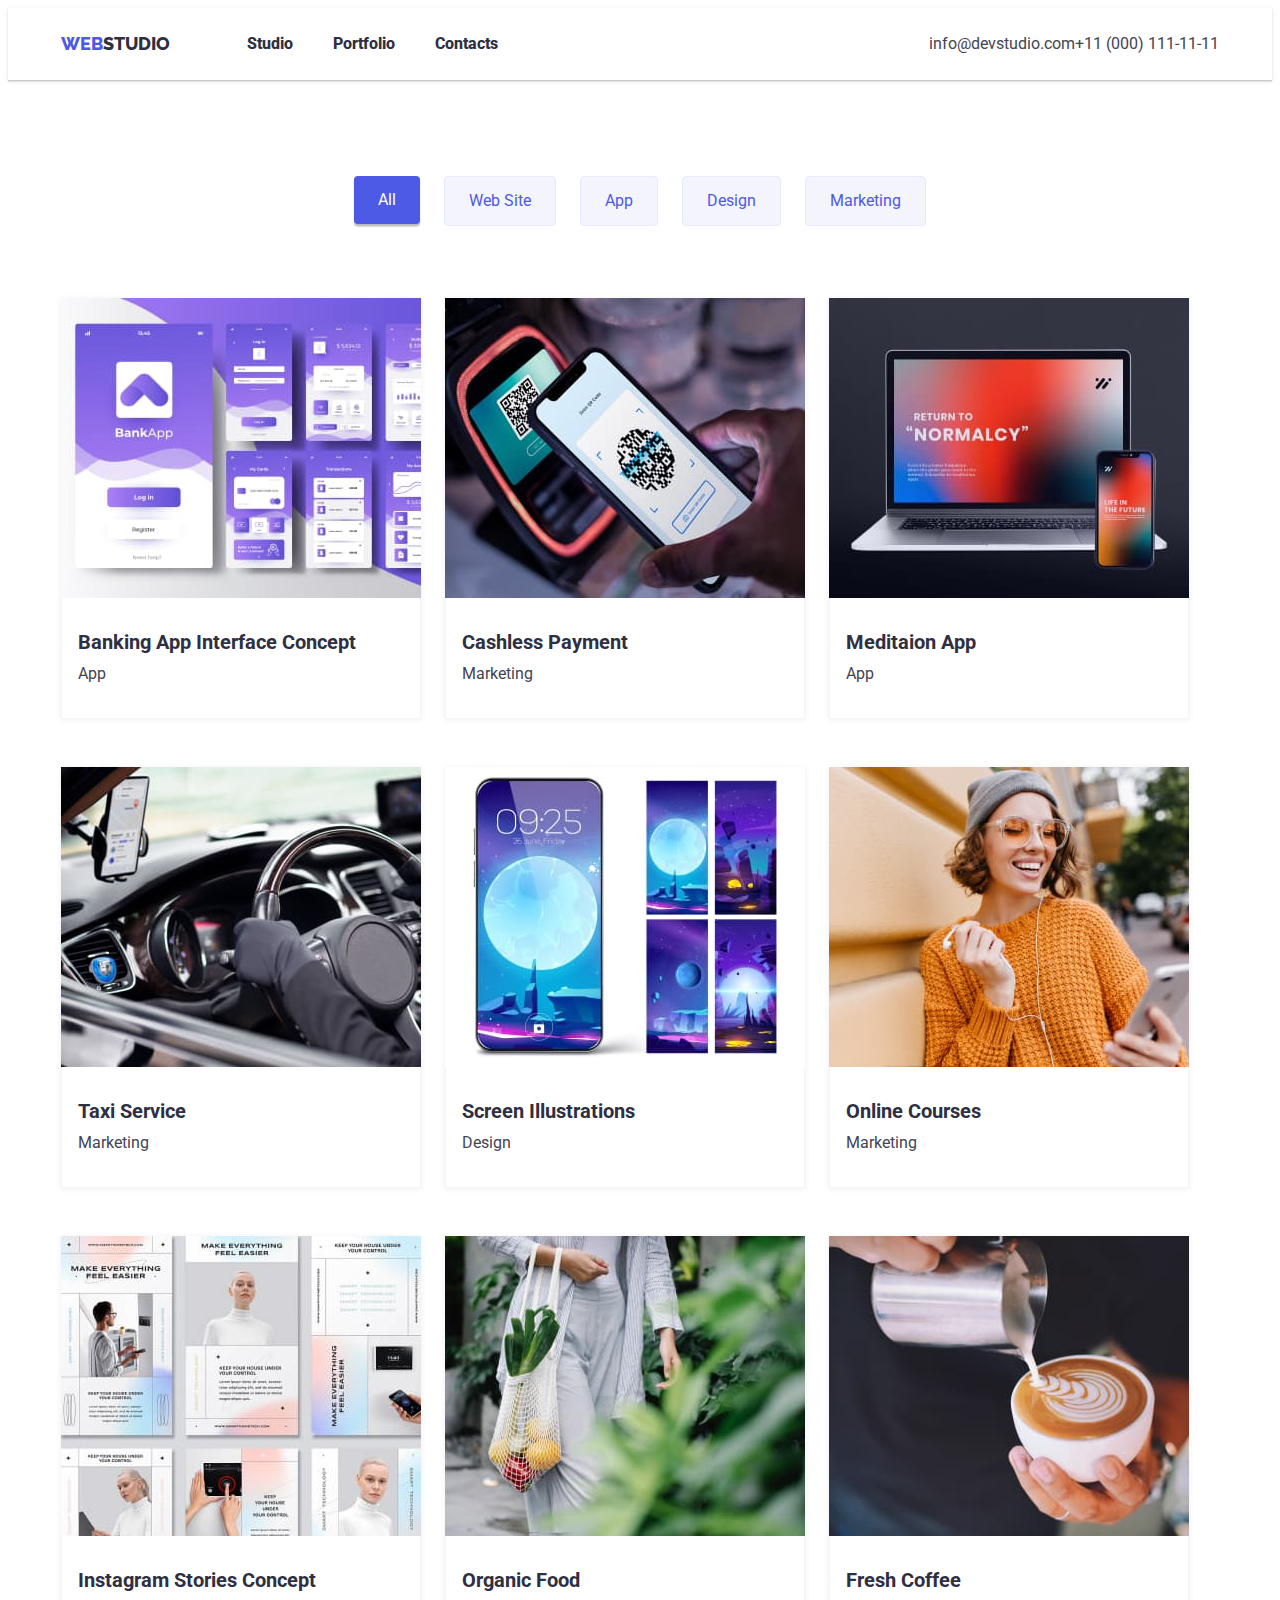
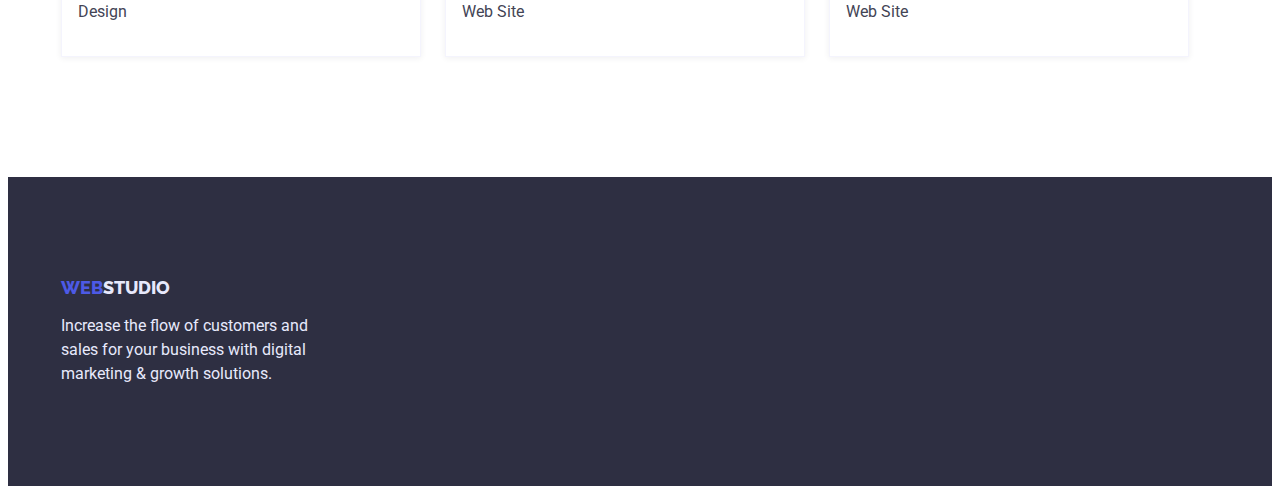
==== portfolio.html @ 04dde25d "clone repoz" ====
<!DOCTYPE html>
<html lang="en">
  <head>
    <meta charset="UTF-8" />
    <meta http-equiv="X-UA-Compatible" content="IE=edge" />
    <meta name="viewport" content="width=device-width, initial-scale=1.0" />
    <title>Portfolio</title>

    <link rel="preconnect" href="https://fonts.googleapis.com" />
    <link rel="preconnect" href="https://fonts.gstatic.com" crossorigin />
    <link
      href="https://fonts.googleapis.com/css2?family=Raleway:wght@700;800&family=Roboto:wght@400;500;700;900&display=swap"
      rel="stylesheet"
    />
    <link
      rel="stylesheet"
      href="https://cdnjs.cloudflare.com/ajax/libs/modern-normalize/1.1.0/modern-normalize.min.css"
      integrity="sha512-wpPYUAdjBVSE4KJnH1VR1HeZfpl1ub8YT/NKx4PuQ5NmX2tKuGu6U/JRp5y+Y8XG2tV+wKQpNHVUX03MfMFn9Q=="
      crossorigin="anonymous"
      referrerpolicy="no-referrer"
    />
    <link rel="stylesheet" href="./сss/reset.css" />
    <link rel="stylesheet" href="./сss/styles.css" />
  </head>
  <body>
    <!--===========================HEADER========================-->
    <header class="header">
      <div class="container header-container">
        <nav class="header-nav">
          <a href="./index.html" class="header-logo"
            ><span class="blue-color">web</span><span class="grey-color">studio</span></a
          >
          <!--===========NAVIGATION HEADER=========-->
          <ul class="list header-list">
            <li>
              <a href="./index.html" class="list-nav header-list-item">Studio</a>
            </li>

            <li>
              <a href="./portfolio.html" class="list-nav header-list-item">Portfolio</a>
            </li>

            <li>
              <a href="" class="list-nav header-list-item">Contacts</a>
            </li>
          </ul>
        </nav>

        <!--================MAILTO============-->
        <ul class="list list-mailto">
          <li>
            <a href="mailto:info@devstudio.com" class="mailto">info@devstudio.com</a>
          </li>

          <li>
            <a href="tel:+110001111111" class="phone">+11 (000) 111-11-11</a>
          </li>
        </ul>
      </div>
    </header>
    <main>
      <!--============================NAVIGATION PAGE=================-->
      <section class="porfolio">
        <div class="container"> 
        <h1 class="visually-hidden">Our works</h1>
        <ul class="btn-list">
          <li>
            <button type="button" class="button-primary">All</button>
          </li>
          <li>
            <button type="button" class="menu-link">Web Site</button>
          </li>
          <li>
            <button type="button" class="menu-link">App</button>
          </li>
          <li>
            <button type="button" class="menu-link">Design</button>
          </li>
          <li>
            <button type="button" class="menu-link">Marketing</button>
          </li>
        </ul>
        
        <!--=====================1=======================-->
        
        <ul class="portfolio-list">
          <li class="porfolio-list-item">
            <img src="./images/portfolio/interfase.jpg" alt="Interfase" width="360" height="300" />
            <div class="portfolio-item-wrap">
            <h2 class="word-heading">Banking App Interface Concept</h2>
            <p class="word-img">App</p>
          </div>
          </li>
          <!--=====================2=======================-->
          <li class="porfolio-list-item">
            <img src="./images/portfolio/payment.jpg" alt="Payment" width="360" height="300" />
            <div class="portfolio-item-wrap">

            <h2 class="word-heading">Cashless Payment</h2>
            <p class="word-img">Marketing</p></div>
          </li>
          <!--=====================3=======================-->
          <li class="porfolio-list-item">
            <img
              src="./images/portfolio/meditation.jpg"
              alt="Meditation"
              width="360"
              height="300"
            /><div class="portfolio-item-wrap">
            <h2 class="word-heading">Meditaion App</h2>
            <p class="word-img">App</p></div>
          </li>
          <!--=====================4=======================-->
          <li class="porfolio-list-item">
            <img src="./images/portfolio/taxi.jpg" alt="Taxi" width="360" height="300" />
            <div class="portfolio-item-wrap">
            <h2 class="word-heading">Taxi Service</h2>
            <p class="word-img">Marketing</p></div>
          </li>
          <!--=====================5=======================-->
          <li class="porfolio-list-item">
            <img src="./images/portfolio/illustrations.jpg" alt="" width="360" height="300" />
            <div class="portfolio-item-wrap">
            <h2 class="word-heading">Screen Illustrations</h2>
            <p class="word-img">Design</p></div>
          </li>
          <!--=====================6=======================-->
          <li class="porfolio-list-item">
            <img src="./images/portfolio/courses.jpg" alt="Courses" width="360" height="300" />
            <div class="portfolio-item-wrap">
            <h2 class="word-heading">Online Courses</h2>
            <p class="word-img">Marketing</p></div>
          </li>
          <!--=====================7=======================-->
          <li class="porfolio-list-item">
            <img src="./images/portfolio/instagram.jpg" alt="" width="360" height="300" />
            <div class="portfolio-item-wrap">
            <h2 class="word-heading">Instagram Stories Concept</h2>
            <p class="word-img">Design</p></div>
          </li>
          <!--=====================8=======================-->
          <li class="porfolio-list-item">
            <img src="./images/portfolio/food.jpg" alt="" width="360" height="300" />
            <div class="portfolio-item-wrap">
            <h2 class="word-heading">Organic Food</h2>
            <p class="word-img">Web Site</p></div>
          </li>
          <!--=====================9=======================-->
          <li class="porfolio-list-item">
            <img src="./images/portfolio/coffe.jpg" alt="Coffe" width="360" height="300" />
            <div class="portfolio-item-wrap">
            <h2 class="word-heading">Fresh Coffee</h2>
            <p class="word-img">Web Site</p></div>
          </li>
        </ul>
        </div>
      </section>
    </main>
    <!--=========================FOOTER=======================-->
    <footer class="footer">
      <div class="container">
      <a class="footer-logo" href="./index.html"
        ><span class="blue-color">web</span><span class="cloud-color">studio</span></a
      >
      <p class="footer-text">
        Increase the flow of customers and sales for your business with digital marketing & growth
        solutions.
      </p>
      </div>
    </footer>
  </body>
</html>
---- сss/styles.css ----
/***************************color****************************/
:root {
  --primary-brand-IRIS: #4d5ae5;
  --Dark-color-NAVY-BLUE: #2e2f42;
  --secondary-brand-ACTIVE: #404bbf;
  --Success-color-GREEN: #31d0aa;
  --Text-color-SLATE: #434455;
  --Subtle-Text-LIGHT-SLATE: #8e8f99;
  --Accent-color-CORN-FLOVER: #e7e9fc;
  --Light-color-Cloud: #f4f4fd;
  --White: #ffffff;
}
body {
  font-family: 'Roboto', sans-serif;
  color: var(--Dark-color-NAVY-BLUE);
  background-color: var(--White);
}

/******Приховати заголовок******/

.visually-hidden {
  position: absolute;
  width: 1px;
  height: 1px;
  margin: -1px;
  border: 0;
  padding: 0;
  clip: rect(0 0 0 0);
  overflow: hidden;
}
/******CONTAINER******/
.container {
  width: 1158px;
  margin: 0 auto;
  padding-left: 15px;
  padding-right: 15px;
}

/******NO Pudding SECTION******/
/***+ in section ''no padding***/
.section.no-padding {
  padding-top: -0;
  padding-bottom: -0;
}
img {
  display: block;
  max-width: 100%;
  height: auto;
}

/**********************************HEADER*************************/
.header {
  box-shadow: 0px 2px 1px rgba(46, 47, 66, 0.08), 0px 1px 1px rgba(46, 47, 66, 0.16),
    0px 1px 6px rgba(46, 47, 66, 0.08);
}

.header-container {
  display: flex;
}

/***LOGO***/
.header-logo {
  font-family: 'Raleway', sans-serif;
  font-weight: 800;
  font-size: 18px;
  line-height: 1.17;
  text-transform: uppercase;
}
.blue-color {
  color: var(--primary-brand-IRIS);
}
.grey-color {
  color: var(--Dark-color-NAVY-BLUE);
}
/****************NAVIGATION HEADER**************/
.list-nav {
  font-weight: 800;
  font-size: 16px;
  line-height: 1.5;
  color: var(--Dark-color-NAVY-BLUE);
}

.list-nav:hover,
.list-nav:focus {
  color: var(--Text-color-SLATE);
}
.list-nav:active {
  color: var(--primary-brand-IRIS);
}
.header-nav {
  display: flex;
  align-items: center;
}
.header-list {
  display: block;
  display: flex;
  margin-left: 77px;
  gap: 40px;
}

.header-list-item {
  display: block;
  padding-top: 24px;
  padding-bottom: 24px;
}

/**************MAILTO-PHONE***************/
.mailto,
.phone {
  font-weight: 400;
  font-size: 16px;
  line-height: 1.5;
  color: var(--Text-color-SLATE);
}
.mailto:hover,
.mailto:focus,
.phone:hover,
.phone:focus {
  color: var(--primary-brand-IRIS);
}

.mailto:active,
.phone:active {
  color: var(--White);
  background-color: var(--primary-brand-IRIS);
}
.list-mailto {
  display: flex;
  margin-left: auto;
  align-items: center;
}
.list-mailto-phone{
margin-left: 40px;
}


/******************************HERO******************************/
.hero {
  padding-top: 192px;
  padding-bottom: 192px;
  background-color: var(--Dark-color-NAVY-BLUE);
}
.hero-caption {
  text-align: center;
  margin: 0 auto;
  font-weight: 500;
  font-size: 56px;
  line-height: 1.07;
  color: var(--White);
  max-width: 492px;
}

/*************BUTTON HERO** PORFOLIO************/

.button-hero {
  padding: 16px 32px;
  border-radius: 4px;
  display: block;
  margin: 48px auto 0;
  font-family: inherit;
  font-size: 16px;
  line-height: 1.19;
  background-color: var(--primary-brand-IRIS);
  color: var(--White);
  border: none;
}
.button-hero:hover,
.button-hero:focus {
  background-color: var(--secondary-brand-ACTIVE);
}
.button-hero:active {
  background-color: var(--primary-brand-IRIS);
}

/******************************FEATURES*************************/

.features {
  padding-top: 120px;
  padding-bottom: 120px;
}

.features-list {
  display: flex;
  gap: 24px;
}

.features-list-item {
  flex-basis: calc((100% - 72px) / 4);
}
.features-title {
  margin-bottom: 8px;
  font-size: 20px;
  line-height: 1.2;
  letter-spacing: 0.02em;
}
.features-text {
  font-weight: 400;
  font-size: 16px;
  line-height: 1.5;
  letter-spacing: 0.02em;
  color: var(--Text-color-SLATE);
}
/************************************OUR GOB*************************/
.gob {
  padding-bottom: 120px;
}

.gob-title {
  margin-bottom: 72px;
  text-align: center;
  font-size: 36px;
  line-height: 1.11;
}
.gob-list {
  display: flex;
  gap: 24px;
}
/************************************OUR TEAM************************/
.user {
  padding-top: 120px;
  padding-bottom: 120px;
  background-color: var(--Light-color-Cloud);
}
.user-heading {
  margin-bottom: 72px;
  text-align: center;
  font-size: 36px;
  line-height: 1.11;
}
.user-list {
  display: flex;
  gap: 24px;
}
.user-name {
  margin-bottom: 8px;
  font-size: 20px;
  line-height: 1.2;
}
.user-text {
  font-weight: 400;
  font-size: 16px;
  line-height: 1.5;
  color: var(--Text-color-SLATE);
}
.user-wrap {
  padding-top: 32px;
  padding-bottom: 32px;
}
.list-foto {
  box-shadow: 0px 1px 6px rgba(46, 47, 66, 0.08), 0px 1px 1px rgba(46, 47, 66, 0.16),
    0px 2px 1px rgba(46, 47, 66, 0.08);
  border-radius: 0px 0px 4px 4px;
  text-align: center;
  background-color: var(--White);
}

/*****************************************FOOTER***********************/
.footer {
  padding-top: 100px;
  padding-bottom: 100px;
  background-color: var(--Dark-color-NAVY-BLUE);
}
.cloud-color {
  color: var(--Accent-color-CORN-FLOVER);
}
.footer-logo {
  display: inline-block;
  margin-bottom: 16px;
  font-family: 'Raleway';
  font-weight: 800;
  font-size: 18px;
  line-height: 1.17;
  text-transform: uppercase;
}
.footer-text {
  line-height: 1.5;
  color: var(--Accent-color-CORN-FLOVER);
  max-width: 264px;
}

/*************************PORTFOLIO*****************/
/*************************PORTFOLIO*****************/
.porfolio {
  padding-top: 96px;
  padding-bottom: 120px;
}
.btn-list {
  margin-bottom: 72px;
  display: flex;
  gap: 24px;
  justify-content: center;
}

.button-primary {
  padding: 12px 24px;
  box-shadow: 0px 3px 1px rgba(0, 0, 0, 0.1), 0px 2px 1px rgba(0, 0, 0, 0.08),
    0px 2px 2px rgba(0, 0, 0, 0.12);
  border-radius: 4px;
  font-family: inherit;
  font-size: 16px;
  line-height: 1.5;
  background-color: var(--primary-brand-IRIS);
  color: var(--White);
  border: none;
}

.button-primary:active {
  background-color: var(--secondary-brand-ACTIVE);
}

.menu-link {
  padding: 12px 24px;
  font-family: inherit;
  font-size: 16px;
  line-height: 1.5;
  background-color: var(--Light-color-Cloud);
  color: var(--primary-brand-IRIS);
  border: 1px solid var(--Accent-color-CORN-FLOVER);
  border-radius: 4px;
}

.menu-link:hover,
.menu-link:focus {
  border: 1px solid var(--primary-brand-IRIS);
  box-shadow: 0px 3px 1px rgba(0, 0, 0, 0.1), 0px 2px 1px rgba(0, 0, 0, 0.08),
    0px 2px 2px rgba(0, 0, 0, 0.12);
  background-color: var(--primary-brand-IRIS);
  color: var(--White);
}

.menu-link:active {
  color: var(--White);
  background-color: var(--primary-brand-IRIS);
}
/*****************************OUR WORDS*****************/
.portfolio-list {
  display: flex;
  flex-wrap: wrap;
  row-gap: 48px;
  column-gap: 24px;
}
.porfolio-list-item {
  box-shadow: 0px 1px 6px rgba(46, 47, 66, 0.08);
}

.portfolio-item-wrap {
  border: 0.5px solid #f4f4fd;
  padding: 32px 16px;
  border-top: none;
}

.word-heading {
  margin-bottom: 8px;
  font-size: 20px;
  line-height: 1.2;
}

.word-img {
  line-height: 1.5;
  color: var(--Text-color-SLATE);
}
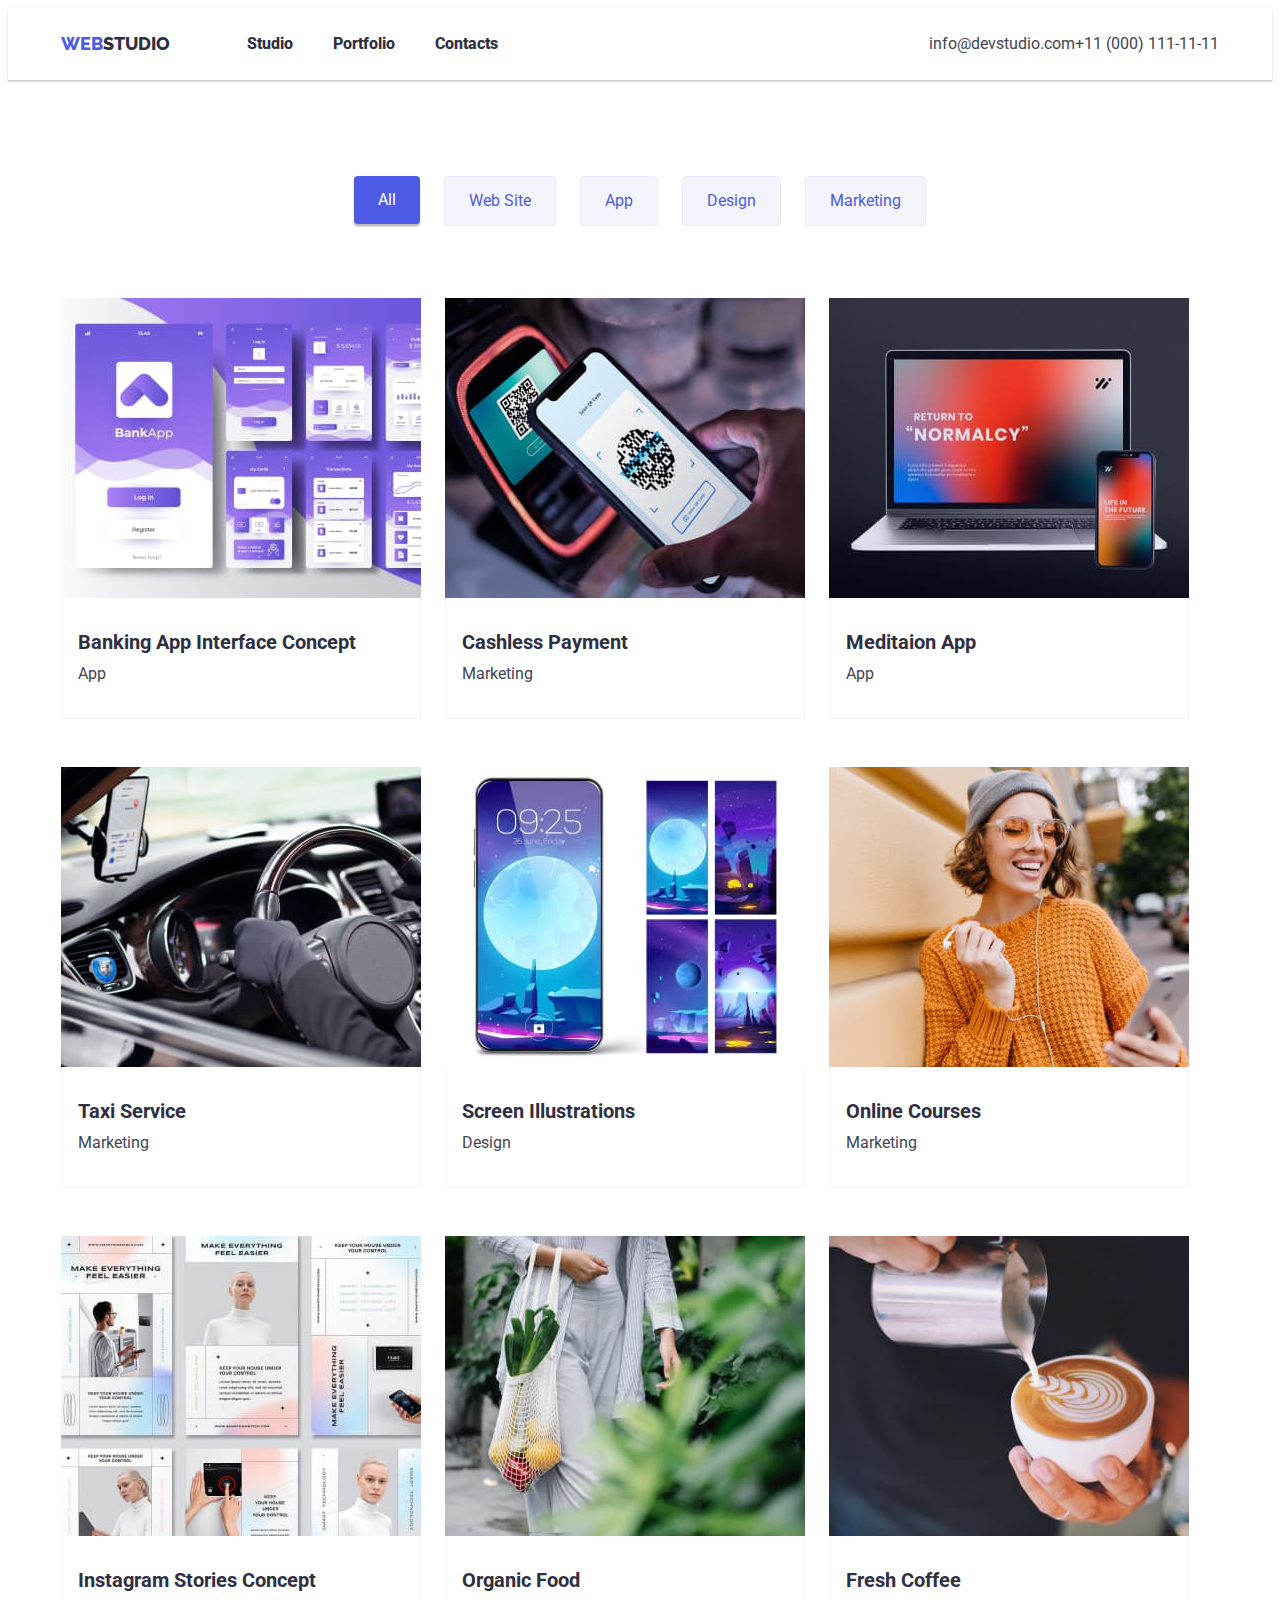
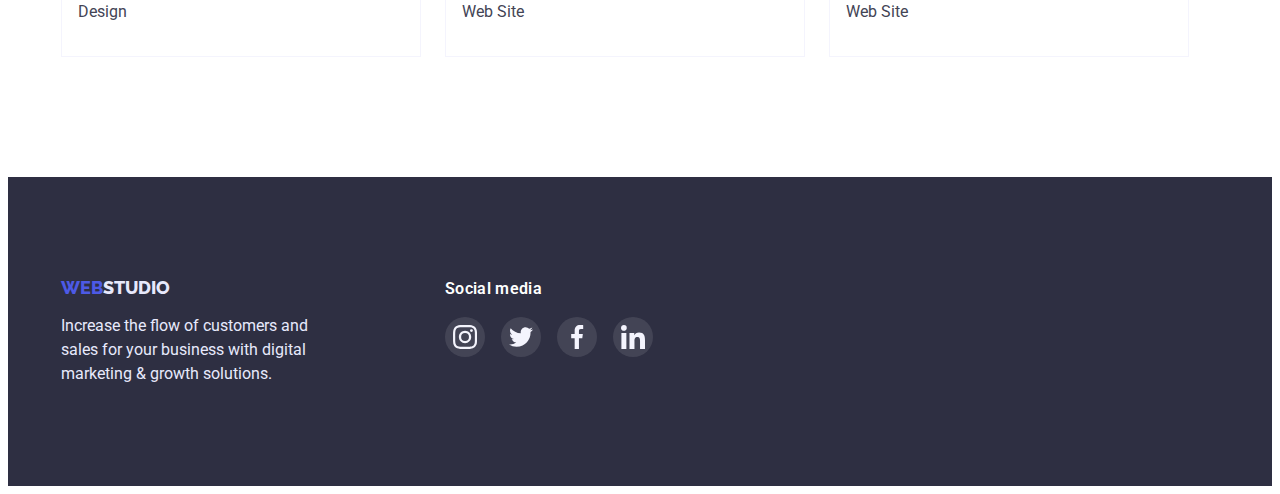
==== commit 2087568a: "portfolio" ====
--- a/portfolio.html
+++ b/portfolio.html
@@ -85,88 +85,154 @@
         
         <ul class="portfolio-list">
           <li class="porfolio-list-item">
+            <a href="" class="portfolio-list-link">
             <img src="./images/portfolio/interfase.jpg" alt="Interfase" width="360" height="300" />
             <div class="portfolio-item-wrap">
             <h2 class="word-heading">Banking App Interface Concept</h2>
             <p class="word-img">App</p>
           </div>
-          </li>
+          </a>
+        </li>
           <!--=====================2=======================-->
           <li class="porfolio-list-item">
+            <a href="" class="portfolio-list-link">
             <img src="./images/portfolio/payment.jpg" alt="Payment" width="360" height="300" />
             <div class="portfolio-item-wrap">
 
             <h2 class="word-heading">Cashless Payment</h2>
-            <p class="word-img">Marketing</p></div>
-          </li>
+            <p class="word-img">Marketing</p>
+          </div>
+          </a>
+        </li>
           <!--=====================3=======================-->
           <li class="porfolio-list-item">
+            <a href="" class="portfolio-list-link">
             <img
               src="./images/portfolio/meditation.jpg"
               alt="Meditation"
               width="360"
               height="300"
-            /><div class="portfolio-item-wrap">
+            />
+            <div class="portfolio-item-wrap">
             <h2 class="word-heading">Meditaion App</h2>
-            <p class="word-img">App</p></div>
-          </li>
+            <p class="word-img">App</p>
+          </div>
+          </a>
+        </li>
           <!--=====================4=======================-->
           <li class="porfolio-list-item">
+            <a href="" class="portfolio-list-link">
             <img src="./images/portfolio/taxi.jpg" alt="Taxi" width="360" height="300" />
             <div class="portfolio-item-wrap">
             <h2 class="word-heading">Taxi Service</h2>
-            <p class="word-img">Marketing</p></div>
-          </li>
+            <p class="word-img">Marketing</p>
+          </div>
+          </a>
+        </li>
           <!--=====================5=======================-->
           <li class="porfolio-list-item">
+            <a href="" class="portfolio-list-link">
             <img src="./images/portfolio/illustrations.jpg" alt="" width="360" height="300" />
             <div class="portfolio-item-wrap">
             <h2 class="word-heading">Screen Illustrations</h2>
-            <p class="word-img">Design</p></div>
-          </li>
+            <p class="word-img">Design</p>
+          </div>
+          </a>
+        </li>
           <!--=====================6=======================-->
           <li class="porfolio-list-item">
+            <a href="" class="portfolio-list-link">
             <img src="./images/portfolio/courses.jpg" alt="Courses" width="360" height="300" />
             <div class="portfolio-item-wrap">
             <h2 class="word-heading">Online Courses</h2>
-            <p class="word-img">Marketing</p></div>
-          </li>
+            <p class="word-img">Marketing</p>
+          </div>
+          </a>
+        </li>
           <!--=====================7=======================-->
           <li class="porfolio-list-item">
+            <a href="" class="portfolio-list-link">
             <img src="./images/portfolio/instagram.jpg" alt="" width="360" height="300" />
             <div class="portfolio-item-wrap">
             <h2 class="word-heading">Instagram Stories Concept</h2>
-            <p class="word-img">Design</p></div>
-          </li>
+            <p class="word-img">Design</p>
+          </div>
+          </a>
+        </li>
           <!--=====================8=======================-->
           <li class="porfolio-list-item">
+            <a href="" class="portfolio-list-link">
             <img src="./images/portfolio/food.jpg" alt="" width="360" height="300" />
             <div class="portfolio-item-wrap">
             <h2 class="word-heading">Organic Food</h2>
-            <p class="word-img">Web Site</p></div>
-          </li>
+            <p class="word-img">Web Site</p>
+          </div>
+          </a>
+        </li>
           <!--=====================9=======================-->
           <li class="porfolio-list-item">
+            <a href="" class="portfolio-list-link">
             <img src="./images/portfolio/coffe.jpg" alt="Coffe" width="360" height="300" />
             <div class="portfolio-item-wrap">
             <h2 class="word-heading">Fresh Coffee</h2>
-            <p class="word-img">Web Site</p></div>
-          </li>
+            <p class="word-img">Web Site</p>
+          </div>
+          </a>
+        </li>
         </ul>
         </div>
       </section>
     </main>
-    <!--=========================FOOTER=======================-->
+    <!--===============================FOOTER==================================-->
+    </main>
     <footer class="footer">
-      <div class="container">
-      <a class="footer-logo" href="./index.html"
-        ><span class="blue-color">web</span><span class="cloud-color">studio</span></a
-      >
-      <p class="footer-text">
-        Increase the flow of customers and sales for your business with digital marketing & growth
-        solutions.
-      </p>
+      <div class="container footer-cotainer">
+        <div class="footer-container-logo-text">
+          <div class="foooter-container-logo">
+            <a class="footer-logo" href="./index.html"
+              ><span class="blue-color">web</span><span class="cloud-color">studio</span></a
+            >
+          </div>
+
+          <p class="footer-text">
+            Increase the flow of customers and sales for your business with digital marketing &
+            growth solutions.
+          </p>
+        </div>
+        <div class="footer-social">
+          <h3 class="footer-social-title">Social media</h3>
+          <ul class="footer-social-list">
+            <li class="footer-social-list-item">
+              <a href="" class="fotter-social-list-link">
+                <svg class="footer-social-list-icon" width="24" height="24">
+                  <use href="./images/icons.svg#instagram"></use>
+                </svg>
+              </a>
+            </li>
+            <li class="footer-social-list-item">
+              <a href="" class="fotter-social-list-link">
+                <svg class="footer-social-list-icon" width="24" height="24">
+                  <use href="./images/icons.svg#twitter"></use>
+                </svg>
+              </a>
+            </li>
+            <li class="footer-social-list-item">
+              <a href="" class="fotter-social-list-link">
+                <svg class="footer-social-list-icon" width="24" height="24">
+                  <use href="./images/icons.svg#facebook"></use>
+                </svg>
+              </a>
+            </li>
+            <li class="footer-social-list-item">
+              <a href="" class="fotter-social-list-link">
+                <svg class="footer-social-list-icon" width="24" height="24">
+                  <use href="./images/icons.svg#linkedin"></use>
+                </svg>
+              </a>
+            </li>
+          </ul>
+        </div>
       </div>
     </footer>
   </body>
-</html>
+</html>--- a/сss/styles.css
+++ b/сss/styles.css
@@ -129,15 +129,21 @@
   margin-left: auto;
   align-items: center;
 }
-.list-mailto-phone{
-margin-left: 40px;
-}
-
+.list-mailto-phone {
+  margin-left: 40px;
+}
 
 /******************************HERO******************************/
 .hero {
+  max-width: 1440px;
   padding-top: 192px;
   padding-bottom: 192px;
+  margin-left: auto;
+  margin-right: auto;
+  background-image: linear-gradient(rgba(46, 47, 66, 0.7), rgba(46, 47, 66, 0.7)),
+    url(../images/webstudio/people-office.jpg);
+  background-position: center;
+  background-size: cover;
   background-color: var(--Dark-color-NAVY-BLUE);
 }
 .hero-caption {
@@ -187,6 +193,18 @@
 .features-list-item {
   flex-basis: calc((100% - 72px) / 4);
 }
+
+.features-list-icon {
+  width: 264px;
+  height: 112px;
+  margin-bottom: 8px;
+  display: flex;
+  align-items: center;
+  justify-content: center;
+  background-color: var(--Light-color-Cloud);
+  border-radius: 4px;
+}
+
 .features-title {
   margin-bottom: 8px;
   font-size: 20px;
@@ -254,12 +272,178 @@
   background-color: var(--White);
 }
 
+.social-list {
+  display: flex;
+  justify-content: center;
+  margin-top: 12px;
+  gap: 24px;
+}
+
+.social-list-link {
+  display: flex;
+  justify-content: center;
+  align-items: center;
+  width: 40px;
+  height: 40px;
+  border-radius: 50%;
+  fill: var(--Light-color-Cloud);
+  background-color: var(--primary-brand-IRIS);
+}
+.social-list-link:hover,
+.social-list-link:focus {
+  background-color: var(--Success-color-GREEN);
+  fill: var(--Light-color-Cloud);
+}
+.social-list-icon {
+  fill: var(--Light-color-Cloud);
+}
+
+/****************************************CUSTOMERS***********************/
+.section-title {
+  margin-bottom: 72px;
+  font-weight: 700;
+  font-size: 36px;
+  line-height: 1.17;
+  text-align: center;
+  letter-spacing: 0.03em;
+}
+
+.customers {
+  padding-top: 120px;
+  padding-bottom: 120px;
+}
+
+.our-customers {
+  display: flex;
+  gap: 24px;
+}
+
+.customers-list {
+  width: 168px;
+  height: 88px;
+  cursor: pointer;
+  margin: 0;
+  padding: 0;
+  border-radius: 4px;
+}
+
+.customers-link {
+  border: 1px solid var(--Subtle-Text-LIGHT-SLATE);
+  height: 100%;
+  width: 100%;
+  fill: var(--Subtle-Text-LIGHT-SLATE);
+  display: flex;
+  align-items: center;
+  justify-content: center;
+  border-radius: 4px;
+}
+
+.customers-link:hover,
+.customers-link:focus {
+  color: var(--primary-brand-IRIS);
+  border: 1px solid var(--primary-brand-IRIS);
+  fill: currentColor;
+}
+
+/*************************PORTFOLIO*****************/
+/*************************PORTFOLIO*****************/
+.porfolio {
+  padding-top: 96px;
+  padding-bottom: 120px;
+}
+.btn-list {
+  margin-bottom: 72px;
+  display: flex;
+  gap: 24px;
+  justify-content: center;
+}
+
+.button-primary {
+  padding: 12px 24px;
+  box-shadow: 0px 3px 1px rgba(0, 0, 0, 0.1), 0px 2px 1px rgba(0, 0, 0, 0.08),
+    0px 2px 2px rgba(0, 0, 0, 0.12);
+  border-radius: 4px;
+  font-family: inherit;
+  font-size: 16px;
+  line-height: 1.5;
+  background-color: var(--primary-brand-IRIS);
+  color: var(--White);
+  border: none;
+}
+
+.button-primary:active {
+  background-color: var(--secondary-brand-ACTIVE);
+}
+
+.menu-link {
+  padding: 12px 24px;
+  font-family: inherit;
+  font-size: 16px;
+  line-height: 1.5;
+  background-color: var(--Light-color-Cloud);
+  color: var(--primary-brand-IRIS);
+  border: 1px solid var(--Accent-color-CORN-FLOVER);
+  border-radius: 4px;
+}
+
+.menu-link:hover,
+.menu-link:focus {
+  border: 1px solid var(--primary-brand-IRIS);
+  box-shadow: 0px 3px 1px rgba(0, 0, 0, 0.1), 0px 2px 1px rgba(0, 0, 0, 0.08),
+    0px 2px 2px rgba(0, 0, 0, 0.12);
+  background-color: var(--primary-brand-IRIS);
+  color: var(--White);
+}
+
+.menu-link:active {
+  color: var(--White);
+  background-color: var(--primary-brand-IRIS);
+}
+/*****************************OUR WORDS*****************/
+.portfolio-list {
+  display: flex;
+  flex-wrap: wrap;
+  row-gap: 48px;
+  column-gap: 24px;
+}
+.porfolio-list-item {
+  background-color: var(--White);
+  /* box-shadow: 0px 1px 6px rgba(46, 47, 66, 0.08); */
+}
+.porfolio-list-item:hover,
+.porfolio-list-item:focus {
+  background-color: var(--White);
+  box-shadow: 0px 1px 6px rgba(46, 47, 66, 0.08),
+    0px 1px 1px rgba(46, 47, 66, 0.16), 0px 2px 1px rgba(46, 47, 66, 0.08);
+}
+
+.portfolio-item-wrap {
+  border: 0.5px solid #f4f4fd;
+  padding: 32px 16px;
+  border-top: none;
+}
+
+.word-heading {
+  margin-bottom: 8px;
+  font-size: 20px;
+  line-height: 1.2;
+}
+
+.word-img {
+  line-height: 1.5;
+  color: var(--Text-color-SLATE);
+}
+
+
 /*****************************************FOOTER***********************/
 .footer {
+  max-width: 1440px;
+  margin: 0 auto;
   padding-top: 100px;
   padding-bottom: 100px;
   background-color: var(--Dark-color-NAVY-BLUE);
 }
+
 .cloud-color {
   color: var(--Accent-color-CORN-FLOVER);
 }
@@ -277,85 +461,57 @@
   color: var(--Accent-color-CORN-FLOVER);
   max-width: 264px;
 }
-
-/*************************PORTFOLIO*****************/
-/*************************PORTFOLIO*****************/
-.porfolio {
-  padding-top: 96px;
-  padding-bottom: 120px;
-}
-.btn-list {
-  margin-bottom: 72px;
-  display: flex;
-  gap: 24px;
+.footer .container {
+  display: flex;
+}
+
+.footer-container {
+  display: flex;
+  align-items: baseline;
+}
+
+.footer-container-logo-text {
+  margin-right: 120px;
+}
+
+.footer-social {
+}
+.footer-social-title {
+  font-weight: 600;
+  font-size: 16px;
+  line-height: 1.5;
+  letter-spacing: 0.02em;
+  color: var(--White);
+}
+
+.footer-social-list {
+  display: flex;
+  margin-top: 16px;
+  gap: 16px;
+}
+
+/* .footer-social-list-item:ntn-child(4n){
+  margin-right: 0;
+} */
+
+/* .footer-social-list-item:not(:last-child) {
+  margin-right: 16px;
+} */
+
+.fotter-social-list-link {
+  display: flex;
   justify-content: center;
-}
-
-.button-primary {
-  padding: 12px 24px;
-  box-shadow: 0px 3px 1px rgba(0, 0, 0, 0.1), 0px 2px 1px rgba(0, 0, 0, 0.08),
-    0px 2px 2px rgba(0, 0, 0, 0.12);
-  border-radius: 4px;
-  font-family: inherit;
-  font-size: 16px;
-  line-height: 1.5;
-  background-color: var(--primary-brand-IRIS);
-  color: var(--White);
-  border: none;
-}
-
-.button-primary:active {
-  background-color: var(--secondary-brand-ACTIVE);
-}
-
-.menu-link {
-  padding: 12px 24px;
-  font-family: inherit;
-  font-size: 16px;
-  line-height: 1.5;
-  background-color: var(--Light-color-Cloud);
-  color: var(--primary-brand-IRIS);
-  border: 1px solid var(--Accent-color-CORN-FLOVER);
-  border-radius: 4px;
-}
-
-.menu-link:hover,
-.menu-link:focus {
-  border: 1px solid var(--primary-brand-IRIS);
-  box-shadow: 0px 3px 1px rgba(0, 0, 0, 0.1), 0px 2px 1px rgba(0, 0, 0, 0.08),
-    0px 2px 2px rgba(0, 0, 0, 0.12);
-  background-color: var(--primary-brand-IRIS);
-  color: var(--White);
-}
-
-.menu-link:active {
-  color: var(--White);
-  background-color: var(--primary-brand-IRIS);
-}
-/*****************************OUR WORDS*****************/
-.portfolio-list {
-  display: flex;
-  flex-wrap: wrap;
-  row-gap: 48px;
-  column-gap: 24px;
-}
-.porfolio-list-item {
-  box-shadow: 0px 1px 6px rgba(46, 47, 66, 0.08);
-}
-
-.portfolio-item-wrap {
-  border: 0.5px solid #f4f4fd;
-  padding: 32px 16px;
-  border-top: none;
-}
-
-.word-heading {
-  margin-bottom: 8px;
-  font-size: 20px;
-  line-height: 1.2;
-}
-
-.word-img {
-  line-height: 1.5;
-  color: var(--Text-color-SLATE);
-}
+  align-items: center;
+  width: 40px;
+  height: 40px;
+  border-radius: 50%;
+  fill: var(--Light-color-Cloud);
+  background-color: rgba(255, 255, 255, 0.1);
+}
+
+.fotter-social-list-link:hover,
+.fotter-social-list-link:focus {
+  background-color: var(--Success-color-GREEN);
+  fill: var(--Light-color-Cloud);
+}
+
